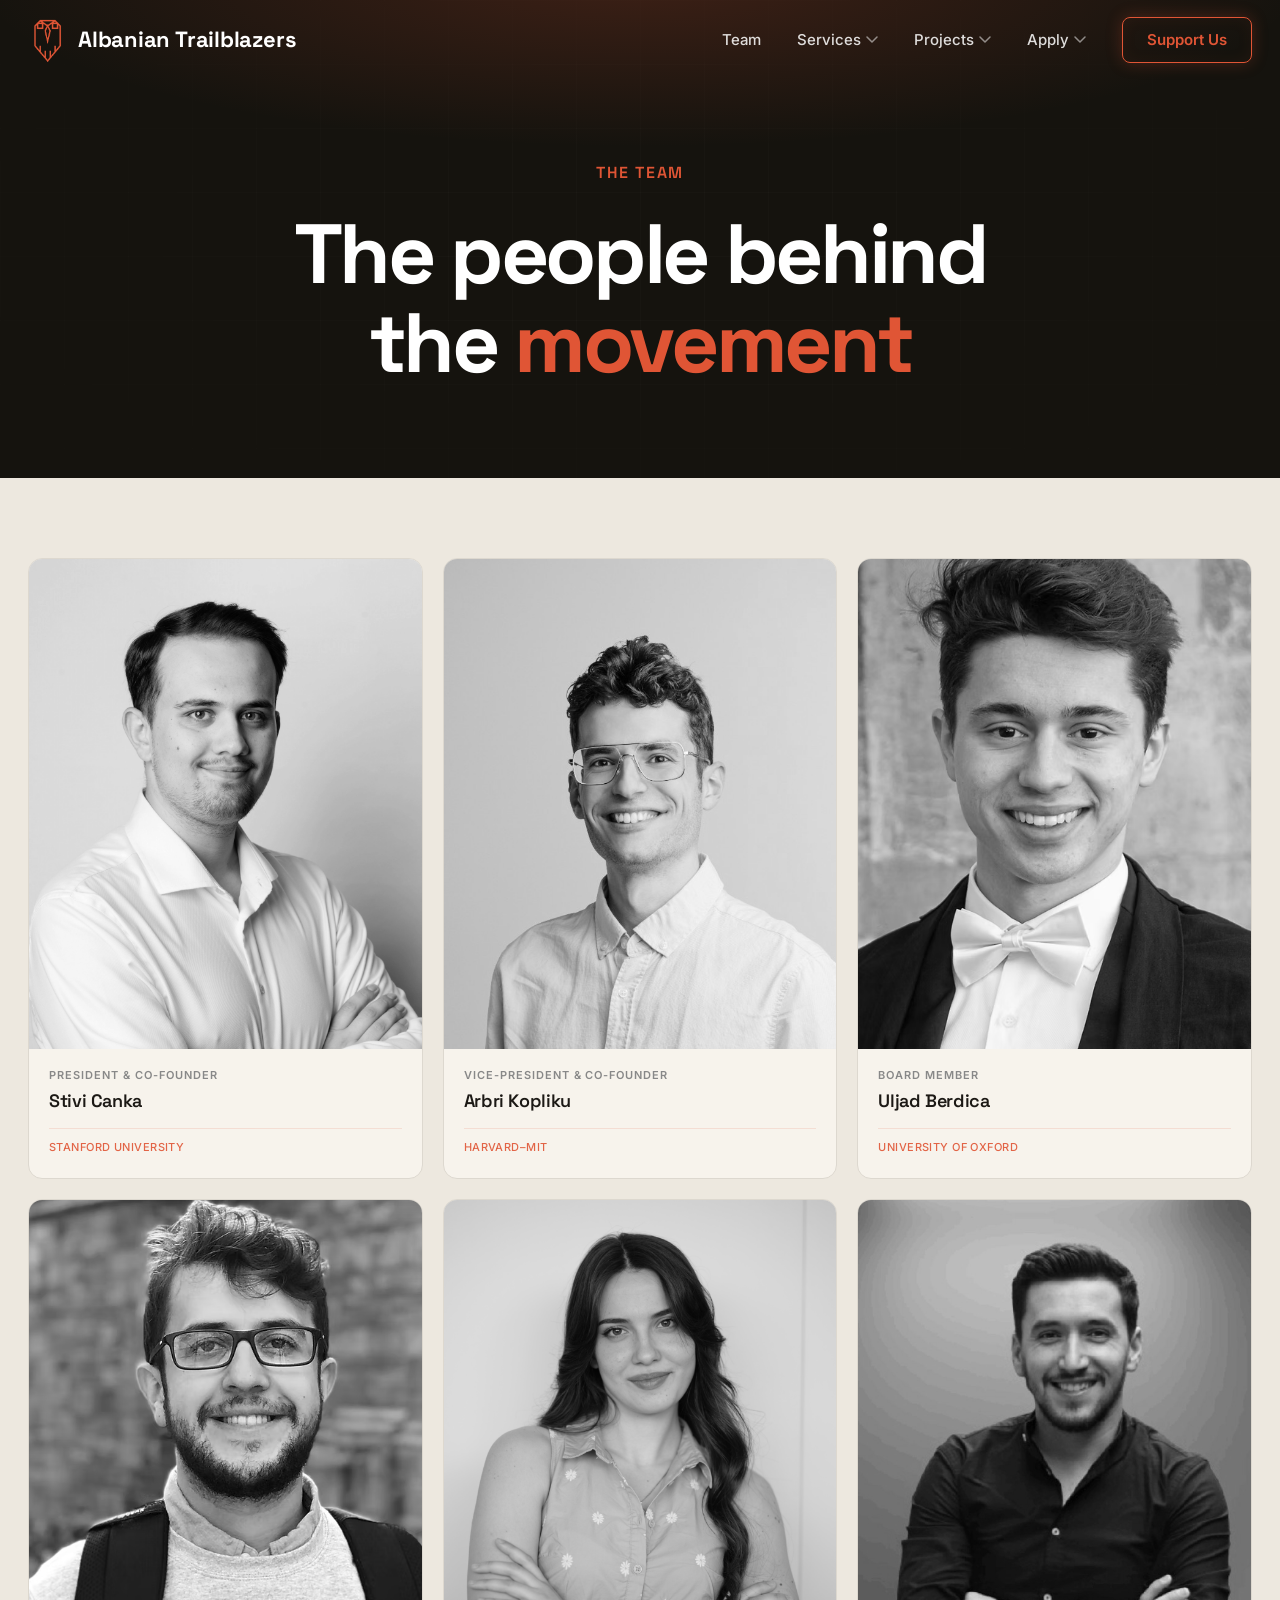
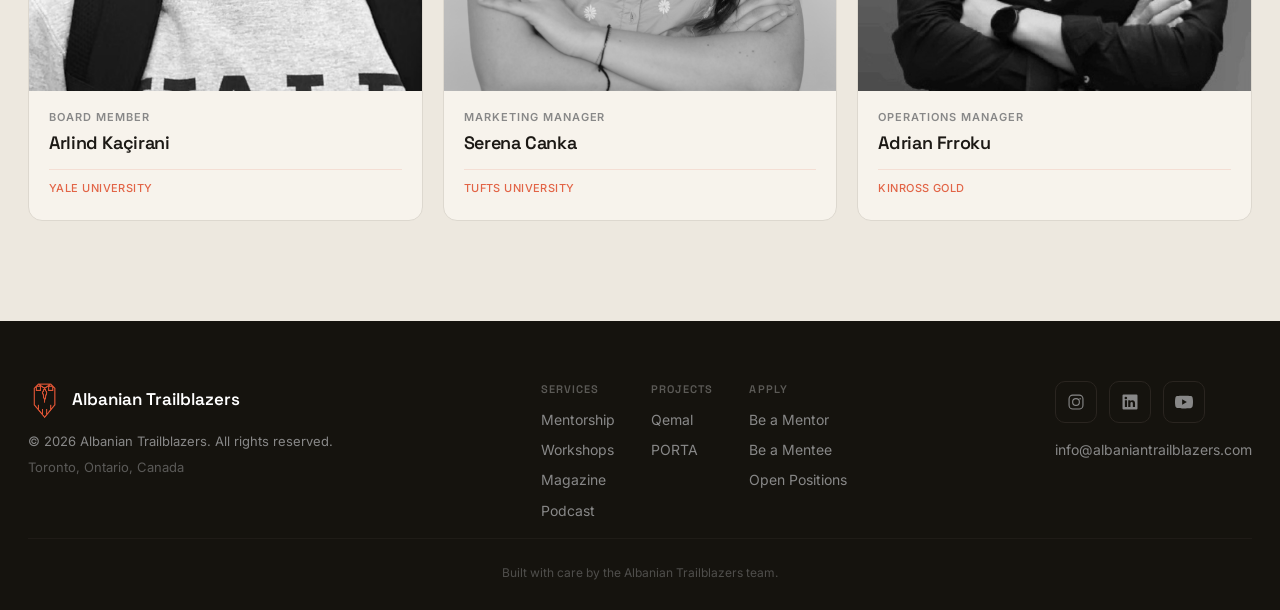
==== about.html @ 49f8d0dd "initial commit" ====
<!DOCTYPE html>
<html lang="en">
<head>
  <meta charset="UTF-8">
  <meta name="viewport" content="width=device-width, initial-scale=1.0">
  <title>Team | Albanian Trailblazers</title>
  <meta name="description" content="Meet the team behind Albanian Trailblazers — the people building mentorship, tools, and opportunities for Albanian students worldwide.">

  <meta property="og:title" content="Team | Albanian Trailblazers">
  <meta property="og:description" content="The people behind Albanian Trailblazers.">
  <meta property="og:type" content="website">

  <link rel="preconnect" href="https://fonts.googleapis.com">
  <link rel="preconnect" href="https://fonts.gstatic.com" crossorigin>
  <link href="https://fonts.googleapis.com/css2?family=Space+Grotesk:wght@400;500;600;700&family=Inter:wght@400;500;600&display=swap" rel="stylesheet">

  <link rel="stylesheet" href="css/styles.css">
  <link rel="stylesheet" href="css/about.css">
</head>
<body>

  <!-- ========= NAVIGATION ========= -->
  <nav class="nav scrolled" id="nav">
    <div class="container nav__inner">
      <a href="index.html" class="nav__brand">
        <span class="nav__logo" role="img" aria-label="Albanian Trailblazers logo"></span>
        <span class="nav__name">Albanian Trailblazers</span>
      </a>
      <ul class="nav__links">
        <li><a href="about.html" class="nav__link">Team</a></li>
        <li class="nav__item--has-dropdown">
          <button class="nav__link nav__dropdown-toggle" aria-expanded="false">Services <svg width="12" height="8" viewBox="0 0 12 8" fill="none" aria-hidden="true"><path d="M1 1l5 5 5-5" stroke="currentColor" stroke-width="1.5" stroke-linecap="round" stroke-linejoin="round"/></svg></button>
          <ul class="nav__dropdown" role="menu">
            <li><a href="mentors.html" role="menuitem">Mentorship</a></li>
            <li><a href="workshops.html" role="menuitem">Workshops</a></li>
            <li><a href="magazine.html" role="menuitem">The Albanian Trailblazers Magazine</a></li>
            <li><a href="podcast.html" role="menuitem">The Albanian Trailblazers Podcast</a></li>
          </ul>
        </li>
        <li class="nav__item--has-dropdown">
          <button class="nav__link nav__dropdown-toggle" aria-expanded="false">Projects <svg width="12" height="8" viewBox="0 0 12 8" fill="none" aria-hidden="true"><path d="M1 1l5 5 5-5" stroke="currentColor" stroke-width="1.5" stroke-linecap="round" stroke-linejoin="round"/></svg></button>
          <ul class="nav__dropdown" role="menu">
            <li><a href="qemal.html" role="menuitem">Qemal</a></li>
            <li><a href="porta.html" role="menuitem">PORTA</a></li>
          </ul>
        </li>
        <li class="nav__item--has-dropdown">
          <button class="nav__link nav__dropdown-toggle" aria-expanded="false">Apply <svg width="12" height="8" viewBox="0 0 12 8" fill="none" aria-hidden="true"><path d="M1 1l5 5 5-5" stroke="currentColor" stroke-width="1.5" stroke-linecap="round" stroke-linejoin="round"/></svg></button>
          <ul class="nav__dropdown" role="menu">
            <li><a href="apply-mentor.html" role="menuitem">Apply to be a Mentor</a></li>
            <li><a href="apply-mentee.html" role="menuitem">Apply to be a Mentee</a></li>
            <li><a href="jobs.html" role="menuitem">Open Positions</a></li>
          </ul>
        </li>
        <li><a href="support.html" class="btn btn--ghost-red nav__support">Support Us</a></li>
      </ul>
      <button class="nav__hamburger" aria-label="Toggle menu">
        <span></span>
        <span></span>
        <span></span>
      </button>
    </div>
    <div class="nav__overlay">
      <a href="about.html" class="nav__overlay-link">Team</a>
      <div class="nav__overlay-group">
        <button class="nav__overlay-toggle">Services <svg width="12" height="8" viewBox="0 0 12 8" fill="none" aria-hidden="true"><path d="M1 1l5 5 5-5" stroke="currentColor" stroke-width="1.5" stroke-linecap="round" stroke-linejoin="round"/></svg></button>
        <div class="nav__overlay-sub">
          <a href="mentors.html">Mentorship</a>
          <a href="workshops.html">Workshops</a>
          <a href="magazine.html">The Magazine</a>
          <a href="podcast.html">The Podcast</a>
        </div>
      </div>
      <div class="nav__overlay-group">
        <button class="nav__overlay-toggle">Projects <svg width="12" height="8" viewBox="0 0 12 8" fill="none" aria-hidden="true"><path d="M1 1l5 5 5-5" stroke="currentColor" stroke-width="1.5" stroke-linecap="round" stroke-linejoin="round"/></svg></button>
        <div class="nav__overlay-sub">
          <a href="qemal.html">Qemal</a>
          <a href="porta.html">PORTA</a>
        </div>
      </div>
      <div class="nav__overlay-group">
        <button class="nav__overlay-toggle">Apply <svg width="12" height="8" viewBox="0 0 12 8" fill="none" aria-hidden="true"><path d="M1 1l5 5 5-5" stroke="currentColor" stroke-width="1.5" stroke-linecap="round" stroke-linejoin="round"/></svg></button>
        <div class="nav__overlay-sub">
          <a href="apply-mentor.html">Apply to be a Mentor</a>
          <a href="apply-mentee.html">Apply to be a Mentee</a>
          <a href="jobs.html">Open Positions</a>
        </div>
      </div>
      <a href="support.html" class="nav__overlay-link">Support Us</a>
    </div>
  </nav>

  <!-- ========= HERO (dark) ========= -->
  <section class="about-hero">
    <div class="about-hero__grid" aria-hidden="true"></div>
    <div class="container">
      <div class="about-hero__inner">
        <p class="section-label">The Team</p>
        <h1 class="about-hero__title">The people behind<br>the <span>movement</span></h1>
      </div>
    </div>
  </section>

  <!-- ========= TEAM (cream) ========= -->
  <section class="about-team">
    <div class="container">

      <div class="team-grid-3">

        <a class="team-card" href="https://www.linkedin.com/in/stivi-steve-canka/" target="_blank" rel="noopener">
          <img class="team-card__photo" src="assets/images/team/stivi-canka.webp" alt="Stivi Canka">
          <div class="team-card__body">
            <span class="team-card__role">President &amp; Co-Founder</span>
            <h3 class="team-card__name">Stivi Canka</h3>
            <span class="team-card__cred">Stanford University</span>
          </div>
        </a>

        <a class="team-card" href="https://www.linkedin.com/in/arbri-kopliku/" target="_blank" rel="noopener">
          <img class="team-card__photo" src="assets/images/team/arbri-kopliku.jpeg" alt="Arbri Kopliku">
          <div class="team-card__body">
            <span class="team-card__role">Vice-President &amp; Co-Founder</span>
            <h3 class="team-card__name">Arbri Kopliku</h3>
            <span class="team-card__cred">Harvard–MIT</span>
          </div>
        </a>

        <a class="team-card" href="https://www.linkedin.com/in/uljad/" target="_blank" rel="noopener">
          <img class="team-card__photo" src="assets/images/team/uljad-berdica.avif" alt="Uljad Berdica">
          <div class="team-card__body">
            <span class="team-card__role">Board Member</span>
            <h3 class="team-card__name">Uljad Berdica</h3>
            <span class="team-card__cred">University of Oxford</span>
          </div>
        </a>

        <a class="team-card" href="https://www.linkedin.com/in/arlindkacirani/" target="_blank" rel="noopener">
          <img class="team-card__photo" src="assets/images/team/arlind-kacirani.avif" alt="Arlind Kaçirani">
          <div class="team-card__body">
            <span class="team-card__role">Board Member</span>
            <h3 class="team-card__name">Arlind Kaçirani</h3>
            <span class="team-card__cred">Yale University</span>
          </div>
        </a>

        <a class="team-card" href="https://www.linkedin.com/in/serena-canka-714077250/" target="_blank" rel="noopener">
          <img class="team-card__photo" src="assets/images/team/serena-canka.png" alt="Serena Canka">
          <div class="team-card__body">
            <span class="team-card__role">Marketing Manager</span>
            <h3 class="team-card__name">Serena Canka</h3>
            <span class="team-card__cred">Tufts University</span>
          </div>
        </a>

        <a class="team-card" href="https://www.linkedin.com/in/adrian-frroku-989691110/" target="_blank" rel="noopener">
          <img class="team-card__photo" src="assets/images/team/adrian-frroku.jpeg" alt="Adrian Frroku">
          <div class="team-card__body">
            <span class="team-card__role">Operations Manager</span>
            <h3 class="team-card__name">Adrian Frroku</h3>
            <span class="team-card__cred">Kinross Gold</span>
          </div>
        </a>

      </div>

    </div>
  </section>

  <!-- ========= FOOTER ========= -->
  <footer class="footer" id="footer">
    <div class="container footer__inner">
      <div class="footer__col">
        <div class="footer__brand">
          <span class="footer__logo" role="img" aria-label="Albanian Trailblazers logo"></span>
          <span class="footer__brand-name">Albanian Trailblazers</span>
        </div>
        <p class="footer__copyright">&copy; <span class="footer__year"></span> Albanian Trailblazers. All rights reserved.</p>
        <p class="footer__location">Toronto, Ontario, Canada</p>
      </div>
      <nav class="footer__nav">
        <div class="footer__nav-group">
          <span class="footer__nav-label">Services</span>
          <a href="mentors.html">Mentorship</a>
          <a href="workshops.html">Workshops</a>
          <a href="magazine.html">Magazine</a>
          <a href="podcast.html">Podcast</a>
        </div>
        <div class="footer__nav-group">
          <span class="footer__nav-label">Projects</span>
          <a href="qemal.html">Qemal</a>
          <a href="porta.html">PORTA</a>
        </div>
        <div class="footer__nav-group">
          <span class="footer__nav-label">Apply</span>
          <a href="apply-mentor.html">Be a Mentor</a>
          <a href="apply-mentee.html">Be a Mentee</a>
          <a href="jobs.html">Open Positions</a>
        </div>
      </nav>
      <div class="footer__social">
        <div class="footer__social-icons">
          <a href="https://www.instagram.com/albanian_trailblazers/" aria-label="Instagram" target="_blank" rel="noopener">
            <svg viewBox="0 0 24 24" xmlns="http://www.w3.org/2000/svg"><path d="M7.75 2h8.5A5.75 5.75 0 0 1 22 7.75v8.5A5.75 5.75 0 0 1 16.25 22h-8.5A5.75 5.75 0 0 1 2 16.25v-8.5A5.75 5.75 0 0 1 7.75 2Zm0 1.5A4.25 4.25 0 0 0 3.5 7.75v8.5A4.25 4.25 0 0 0 7.75 20.5h8.5A4.25 4.25 0 0 0 20.5 16.25v-8.5A4.25 4.25 0 0 0 16.25 3.5Zm4.25 3.25a5.25 5.25 0 1 1 0 10.5 5.25 5.25 0 0 1 0-10.5Zm0 1.5a3.75 3.75 0 1 0 0 7.5 3.75 3.75 0 0 0 0-7.5Zm5.5-1.5a1 1 0 1 1 0 2 1 1 0 0 1 0-2Z"/></svg>
          </a>
          <a href="https://www.linkedin.com/company/albanian-trailblazers/" aria-label="LinkedIn" target="_blank" rel="noopener">
            <svg viewBox="0 0 24 24" xmlns="http://www.w3.org/2000/svg"><path d="M20.47 2H3.53A1.45 1.45 0 0 0 2 3.38v17.24A1.45 1.45 0 0 0 3.53 22h16.94A1.45 1.45 0 0 0 22 20.62V3.38A1.45 1.45 0 0 0 20.47 2ZM8.09 18.74H5.13V9.72h2.96ZM6.6 8.48a1.72 1.72 0 1 1 0-3.43 1.72 1.72 0 0 1 0 3.43Zm12.14 10.26h-2.96v-4.83c0-1.21-.44-2.04-1.54-2.04a1.65 1.65 0 0 0-1.55 1.09 2 2 0 0 0-.1.73v5.05h-2.96V9.72h2.96v1.27a2.92 2.92 0 0 1 2.66-1.46c1.94 0 3.49 1.27 3.49 3.99Z"/></svg>
          </a>
          <a href="https://youtube.com/@albaniantrailblazers" aria-label="YouTube" target="_blank" rel="noopener">
            <svg viewBox="0 0 24 24" xmlns="http://www.w3.org/2000/svg"><path d="M23.5 6.19a3.02 3.02 0 0 0-2.12-2.14C19.54 3.5 12 3.5 12 3.5s-7.54 0-9.38.55A3.02 3.02 0 0 0 .5 6.19 31.6 31.6 0 0 0 0 12a31.6 31.6 0 0 0 .5 5.81 3.02 3.02 0 0 0 2.12 2.14c1.84.55 9.38.55 9.38.55s7.54 0 9.38-.55a3.02 3.02 0 0 0 2.12-2.14A31.6 31.6 0 0 0 24 12a31.6 31.6 0 0 0-.5-5.81ZM9.54 15.57V8.43L15.82 12Z"/></svg>
          </a>
        </div>
        <p class="footer__email"><a href="mailto:info@albaniantrailblazers.com">info@albaniantrailblazers.com</a></p>
      </div>
    </div>
    <div class="container">
      <p class="footer__bottom">Built with care by the Albanian Trailblazers team.</p>
    </div>
  </footer>

  <script src="js/main.js"></script>
</body>
</html>
---- css/styles.css ----
/* ========= RESET & BASE ========= */
*,
*::before,
*::after {
  margin: 0;
  padding: 0;
  box-sizing: border-box;
}

:root {
  --color-void: #15130E;
  --color-surface: #1C1915;
  --color-cream: #F7F3EC;
  --color-cream-dark: #EDE8DF;
  --color-red: #E05535;
  --color-red-glow: rgba(224, 85, 53, 0.35);
  --color-white: #FFFFFF;
  --color-text-dark: #1C1915;
  --color-text-muted: #888888;
  --color-border-dark: #2A2520;
  --color-border-cream: #DDD8CF;
}

html {
  scroll-behavior: smooth;
  font-size: 16px;
}

body {
  font-family: 'Inter', sans-serif;
  font-weight: 400;
  color: var(--color-text-dark);
  background: var(--color-cream);
  line-height: 1.6;
  -webkit-font-smoothing: antialiased;
  overflow-x: hidden;
}

h1, h2, h3, h4, h5, h6 {
  font-family: 'Space Grotesk', sans-serif;
  line-height: 1.15;
}

a {
  text-decoration: none;
  color: inherit;
}

ul { list-style: none; }

img {
  display: block;
  max-width: 100%;
  height: auto;
}

button {
  font-family: inherit;
  cursor: pointer;
  border: none;
  background: none;
}

/* ========= UTILITY ========= */
.container {
  width: 100%;
  max-width: 1280px;
  margin: 0 auto;
  padding: 0 28px;
}

.section-label {
  font-family: 'Space Grotesk', sans-serif;
  font-size: 1rem;
  font-weight: 600;
  text-transform: uppercase;
  letter-spacing: 0.1em;
  color: var(--color-red);
  margin-bottom: 1.25rem;
}

/* Fade-in on scroll */
.fade-in {
  opacity: 0;
  transform: translateY(30px);
  transition: opacity 0.7s cubic-bezier(0.25, 0.46, 0.45, 0.94), transform 0.7s cubic-bezier(0.25, 0.46, 0.45, 0.94);
}

.fade-in.visible {
  opacity: 1;
  transform: translateY(0);
}

/* Buttons */
.btn {
  display: inline-flex;
  align-items: center;
  justify-content: center;
  font-family: 'Inter', sans-serif;
  font-weight: 600;
  font-size: 1.0625rem;
  padding: 18px 38px;
  border-radius: 8px;
  transition: background 0.2s, color 0.2s, border-color 0.2s, transform 0.15s, box-shadow 0.2s;
}

.btn:hover {
  transform: translateY(-2px);
}

.btn--solid-red {
  background: var(--color-red);
  color: var(--color-white);
  box-shadow: 0 4px 20px var(--color-red-glow);
}

.btn--solid-red:hover {
  background: #c94a2e;
  box-shadow: 0 6px 28px var(--color-red-glow);
}

.btn--ghost-white {
  border: 1.5px solid rgba(255,255,255,0.25);
  color: var(--color-white);
}

.btn--ghost-white:hover {
  border-color: rgba(255,255,255,0.5);
  background: rgba(255,255,255,0.05);
}

.btn--ghost-red {
  border: 1.5px solid var(--color-red);
  color: var(--color-red);
}

.btn--ghost-red:hover {
  background: var(--color-red);
  color: var(--color-white);
}

/* ========= NAVIGATION ========= */
.nav {
  position: fixed;
  top: 0;
  left: 0;
  width: 100%;
  z-index: 1000;
  background: transparent;
  transition: background 0.3s, backdrop-filter 0.3s, -webkit-backdrop-filter 0.3s, box-shadow 0.3s;
}

.nav.scrolled {
  background: rgba(21, 19, 14, 0.95);
  backdrop-filter: blur(16px);
  -webkit-backdrop-filter: blur(16px);
  box-shadow: 0 1px 0 rgba(255,255,255,0.04);
}

.nav__inner {
  display: flex;
  align-items: center;
  justify-content: space-between;
  height: 80px;
}

.nav__brand {
  display: flex;
  align-items: center;
  gap: 12px;
}

.nav__logo {
  display: inline-block;
  width: 38px;
  height: 46px;
  background: var(--color-red);
  -webkit-mask: url('../assets/images/logo-black.png') center/contain no-repeat;
  mask: url('../assets/images/logo-black.png') center/contain no-repeat;
}

.nav__name {
  font-family: 'Space Grotesk', sans-serif;
  font-weight: 700;
  font-size: 1.375rem;
  color: var(--color-white);
  letter-spacing: -0.01em;
}

.nav__links {
  display: none;
  align-items: center;
  gap: 36px;
}

.nav__link {
  font-size: 0.9375rem;
  font-weight: 500;
  color: rgba(255,255,255,0.85);
  transition: color 0.2s, text-shadow 0.2s;
  position: relative;
}

.nav__link::after {
  content: '';
  position: absolute;
  bottom: -4px;
  left: 0;
  width: 0;
  height: 2px;
  background: var(--color-red);
  transition: width 0.25s ease;
}

.nav__link:hover {
  color: var(--color-white);
  text-shadow: 0 0 12px rgba(255,255,255,0.4);
}

.nav__link:hover::after {
  width: 100%;
}

.nav__support {
  font-size: 0.9375rem;
  padding: 10px 24px;
  box-shadow: 0 0 16px rgba(224,85,53,0.25), inset 0 0 16px rgba(224,85,53,0.06);
}

.nav__support:hover {
  box-shadow: 0 0 24px rgba(224,85,53,0.4), inset 0 0 20px rgba(224,85,53,0.1);
}

/* Hamburger */
.nav__hamburger {
  display: flex;
  flex-direction: column;
  justify-content: center;
  gap: 6px;
  width: 32px;
  height: 32px;
  cursor: pointer;
  z-index: 1001;
}

.nav__hamburger span {
  display: block;
  height: 2px;
  width: 100%;
  background: var(--color-white);
  border-radius: 2px;
  transition: transform 0.3s, opacity 0.3s;
}

.nav__hamburger.active span:nth-child(1) {
  transform: rotate(45deg) translate(5.5px, 5.5px);
}

.nav__hamburger.active span:nth-child(2) {
  opacity: 0;
}

.nav__hamburger.active span:nth-child(3) {
  transform: rotate(-45deg) translate(5.5px, -5.5px);
}

/* Mobile overlay */
.nav__overlay {
  position: fixed;
  inset: 0;
  background: var(--color-void);
  display: flex;
  flex-direction: column;
  align-items: center;
  justify-content: center;
  gap: 40px;
  z-index: 999;
  opacity: 0;
  pointer-events: none;
  transition: opacity 0.3s;
}

.nav__overlay.open {
  opacity: 1;
  pointer-events: all;
}

.nav__overlay a {
  font-family: 'Space Grotesk', sans-serif;
  font-size: 2rem;
  font-weight: 500;
  color: var(--color-white);
  transition: color 0.2s;
}

.nav__overlay a:hover {
  color: var(--color-red);
}

/* ========= DROPDOWN NAV ========= */
.nav__item--has-dropdown {
  position: relative;
}

.nav__dropdown-toggle {
  display: inline-flex;
  align-items: center;
  gap: 5px;
  font-size: 0.9375rem;
  font-weight: 500;
  color: rgba(255,255,255,0.85);
  background: none;
  border: none;
  cursor: pointer;
  padding: 0;
  font-family: 'Inter', sans-serif;
  transition: color 0.2s, text-shadow 0.2s;
  position: relative;
}

.nav__dropdown-toggle::after {
  content: '';
  position: absolute;
  bottom: -4px;
  left: 0;
  width: 0;
  height: 2px;
  background: var(--color-red);
  transition: width 0.25s ease;
}

.nav__dropdown-toggle:hover,
.nav__item--has-dropdown.open .nav__dropdown-toggle {
  color: var(--color-white);
  text-shadow: 0 0 12px rgba(255,255,255,0.4);
}

.nav__dropdown-toggle:hover::after,
.nav__item--has-dropdown.open .nav__dropdown-toggle::after {
  width: 100%;
}

.nav__dropdown-toggle svg {
  transition: transform 0.2s;
  opacity: 0.6;
  flex-shrink: 0;
}

.nav__item--has-dropdown.open .nav__dropdown-toggle svg {
  transform: rotate(180deg);
  opacity: 1;
}

.nav__dropdown {
  position: absolute;
  top: calc(100% + 16px);
  left: 0;
  min-width: 256px;
  background: #0c0a07;
  border: 1px solid rgba(255,255,255,0.07);
  border-top: 2px solid var(--color-red);
  border-radius: 0 12px 12px 12px;
  padding: 8px;
  list-style: none;
  opacity: 0;
  pointer-events: none;
  transform: translateY(-8px);
  transition: opacity 0.2s ease, transform 0.22s cubic-bezier(0.25, 0.46, 0.45, 0.94);
  z-index: 200;
  box-shadow: 0 20px 60px rgba(0,0,0,0.7), inset 0 1px 0 rgba(255,255,255,0.05);
}

.nav__item--has-dropdown.open .nav__dropdown {
  opacity: 1;
  pointer-events: all;
  transform: translateY(0);
}

.nav__dropdown li a {
  display: block;
  padding: 10px 14px;
  border-radius: 7px;
  font-size: 0.875rem;
  font-weight: 500;
  color: rgba(255,255,255,0.5);
  letter-spacing: 0.01em;
  border-left: 2px solid transparent;
  transition: background 0.15s, color 0.15s, border-color 0.15s;
  white-space: nowrap;
}

.nav__dropdown li a:hover {
  background: rgba(224,85,53,0.08);
  color: var(--color-white);
  border-left-color: var(--color-red);
}

/* Mobile overlay accordion */
.nav__overlay-link {
  font-family: 'Space Grotesk', sans-serif;
  font-size: 2rem;
  font-weight: 500;
  color: var(--color-white);
  transition: color 0.2s;
}

.nav__overlay-link:hover {
  color: var(--color-red);
}

.nav__overlay-group {
  display: flex;
  flex-direction: column;
  align-items: center;
}

.nav__overlay-toggle {
  font-family: 'Space Grotesk', sans-serif;
  font-size: 2rem;
  font-weight: 500;
  color: var(--color-white);
  background: none;
  border: none;
  cursor: pointer;
  transition: color 0.2s;
  display: inline-flex;
  align-items: center;
  gap: 10px;
}

.nav__overlay-toggle svg {
  transition: transform 0.2s;
  opacity: 0.5;
}

.nav__overlay-toggle:hover,
.nav__overlay-group.open .nav__overlay-toggle {
  color: var(--color-red);
}

.nav__overlay-group.open .nav__overlay-toggle svg {
  transform: rotate(180deg);
  opacity: 1;
}

.nav__overlay-sub {
  display: flex;
  flex-direction: column;
  align-items: center;
  gap: 8px;
  max-height: 0;
  overflow: hidden;
  opacity: 0;
  transition: max-height 0.35s ease, opacity 0.3s ease, padding 0.3s ease;
}

.nav__overlay-group.open .nav__overlay-sub {
  max-height: 400px;
  opacity: 1;
  padding: 12px 0;
}

.nav__overlay-sub a {
  font-family: 'Inter', sans-serif;
  font-size: 1.125rem;
  font-weight: 400;
  color: rgba(255,255,255,0.55);
  transition: color 0.2s;
}

.nav__overlay-sub a:hover {
  color: var(--color-white);
}

/* ========= HERO ANIMATIONS ========= */
@keyframes heroFadeUp {
  from { opacity: 0; transform: translateY(36px); }
  to { opacity: 1; transform: translateY(0); }
}

@keyframes heroImageFadeIn {
  from { opacity: 0; transform: scale(1.08); }
  to { opacity: 1; transform: scale(1); }
}

/* ========= HERO ========= */
.hero {
  position: relative;
  background: var(--color-void);
  overflow: hidden;
  padding: 100px 0 0;
  min-height: 100vh;
  display: flex;
  align-items: center;
}

.hero__inner {
  display: flex;
  flex-direction: column;
  gap: 40px;
  padding-bottom: 100px;
}

.hero__content {
  position: relative;
  z-index: 2;
  max-width: 680px;
}

.hero__title {
  font-size: clamp(2.75rem, 7vw, 5.25rem);
  font-weight: 600;
  color: var(--color-white);
  margin-bottom: 56px;
  max-width: 750px;
  letter-spacing: -0.025em;
  line-height: 1.08;
  opacity: 0;
  animation: heroFadeUp 0.8s ease forwards;
  animation-delay: 0.25s;
}

.hero__title span {
  color: var(--color-red);
}

.hero__ctas {
  display: flex;
  gap: 16px;
  flex-wrap: wrap;
  opacity: 0;
  animation: heroFadeUp 0.7s ease forwards;
  animation-delay: 0.5s;
}

/* ========= STATS SECTION ========= */
.stats {
  background: var(--color-void);
  padding: 72px 0;
  position: relative;
  overflow: hidden;
}

.stats::before {
  content: '';
  position: absolute;
  inset: 0;
  background: radial-gradient(ellipse at center, rgba(224,85,53,0.04) 0%, transparent 70%);
  pointer-events: none;
}

.stats__inner {
  display: flex;
  align-items: center;
  justify-content: center;
  gap: 0;
  position: relative;
  z-index: 1;
}

.stats__divider {
  width: 1px;
  height: 64px;
  background: linear-gradient(to bottom, transparent, var(--color-border-dark), transparent);
  flex-shrink: 0;
}

.stats__item {
  flex: 1;
  text-align: center;
  padding: 0 20px;
}

.stats__number {
  font-family: 'Space Grotesk', sans-serif;
  font-size: clamp(3rem, 6vw, 4.5rem);
  font-weight: 600;
  color: var(--color-red);
  line-height: 1;
  text-shadow: 0 0 12px rgba(224,85,53,0.15);
}

.stats__label {
  font-family: 'Inter', sans-serif;
  font-size: 0.9375rem;
  color: rgba(255,255,255,0.45);
  margin-top: 8px;
  font-weight: 500;
  text-transform: uppercase;
  letter-spacing: 0.1em;
}

/* Hero full-bleed background image */
.hero__bg {
  position: absolute;
  inset: 0;
  z-index: 0;
  overflow: hidden;
}

.hero__bg img {
  width: 100%;
  height: 120%;
  object-fit: cover;
  object-position: center 30%;
  will-change: transform;
  opacity: 0;
  animation: heroImageFadeIn 1.6s cubic-bezier(0.25, 0.46, 0.45, 0.94) forwards;
  animation-delay: 0.1s;
}

.hero__bg::after {
  content: '';
  position: absolute;
  inset: 0;
  background:
    linear-gradient(to right, rgba(21,19,14,0.92) 0%, rgba(21,19,14,0.75) 50%, rgba(21,19,14,0.45) 100%),
    linear-gradient(to top, rgba(21,19,14,0.95) 0%, transparent 40%);
  z-index: 1;
}

/* ========= NETWORK ========= */
.network {
  background: var(--color-surface);
  padding: 72px 0;
  border-top: 1px solid var(--color-border-dark);
  border-bottom: 1px solid var(--color-border-dark);
  text-align: center;
}

.network .section-label {
  margin-bottom: 36px;
}

.network__cluster {
  display: flex;
  flex-wrap: wrap;
  align-items: center;
  justify-content: center;
  gap: 10px 48px;
  max-width: 1100px;
  margin: 0 auto;
}

.network__name {
  font-family: 'Space Grotesk', sans-serif;
  font-size: clamp(1.375rem, 3vw, 2.125rem);
  font-weight: 600;
  letter-spacing: -0.02em;
  user-select: none;
  cursor: default;
  opacity: 0;
}

/* Keyframes set via JS once section enters viewport */
@keyframes name-entrance {
  0%   { opacity: 0; color: var(--color-red); text-shadow: 0 0 28px rgba(224,85,53,0.7); }
  4%   { opacity: 1; color: var(--color-red); text-shadow: 0 0 28px rgba(224,85,53,0.7); }
  14%  { color: var(--color-red); text-shadow: 0 0 28px rgba(224,85,53,0.7); }
  40%  { color: rgba(255,255,255,0.5); text-shadow: none; }
  100% { opacity: 1; color: rgba(255,255,255,0.5); text-shadow: none; }
}


/* ========= MISSION ========= */
.mission {
  position: relative;
  background: var(--color-cream);
  padding: 100px 0;
}

.mission__inner {
  display: flex;
  flex-direction: column;
  gap: 40px;
}

.mission__text h2 {
  font-size: clamp(1.75rem, 3.5vw, 2.75rem);
  font-weight: 600;
  color: var(--color-text-dark);
  margin-bottom: 20px;
  letter-spacing: -0.02em;
}

.mission__text p {
  font-size: 1.0625rem;
  color: var(--color-text-dark);
  line-height: 1.75;
  max-width: 540px;
}

.mission__video {
  border-radius: 12px;
  overflow: hidden;
  position: relative;
  padding-bottom: 56.25%; /* 16:9 */
  height: 0;
}

.mission__video iframe {
  position: absolute;
  top: 0;
  left: 0;
  width: 100%;
  height: 100%;
  border-radius: 12px;
}

/* ========= HOW IT WORKS ========= */
.how-it-works {
  position: relative;
  background: var(--color-cream-dark);
  padding: 80px 0;
}

.how-it-works__steps {
  display: flex;
  flex-direction: column;
  gap: 40px;
  margin-top: 40px;
}

.step {
  display: flex;
  flex-direction: column;
  gap: 10px;
  padding: 28px;
  border-radius: 12px;
  border: 1px solid var(--color-border-cream);
  background: var(--color-cream);
  transition: transform 0.2s, box-shadow 0.2s;
}

.step:hover {
  transform: translateY(-3px);
  box-shadow: 0 8px 24px rgba(0,0,0,0.05);
}

.step__number {
  font-family: 'Space Grotesk', sans-serif;
  font-size: 2.5rem;
  font-weight: 600;
  color: var(--color-red);
  line-height: 1;
}

.step__title {
  font-family: 'Space Grotesk', sans-serif;
  font-size: 1.3125rem;
  font-weight: 600;
  color: var(--color-text-dark);
}

.step__desc {
  font-size: 0.9375rem;
  color: var(--color-text-muted);
  line-height: 1.65;
}

/* ========= OFFERINGS ========= */
.offerings {
  position: relative;
  background: var(--color-cream-dark);
  padding: 80px 0;
}

/* Photo cards — live services */
.offerings__grid {
  display: grid;
  grid-template-columns: 1fr;
  gap: 16px;
  margin-top: 40px;
}

.offerings__card {
  position: relative;
  display: block;
  border-radius: 14px;
  overflow: hidden;
  height: 260px;
  cursor: pointer;
  text-decoration: none;
}

.offerings__card img {
  width: 100%;
  height: 100%;
  object-fit: cover;
  transition: transform 0.6s cubic-bezier(0.25, 0.46, 0.45, 0.94);
}

.offerings__card:hover img {
  transform: scale(1.06);
}

.offerings__card-overlay {
  position: absolute;
  inset: 0;
  background: linear-gradient(to top, rgba(21,19,14,0.92) 0%, rgba(21,19,14,0.55) 45%, rgba(21,19,14,0.1) 100%);
  display: flex;
  flex-direction: column;
  justify-content: flex-end;
  padding: 28px;
  transition: background 0.3s;
}

.offerings__card:hover .offerings__card-overlay {
  background: linear-gradient(to top, rgba(21,19,14,0.95) 0%, rgba(21,19,14,0.6) 50%, rgba(21,19,14,0.15) 100%);
}

.offerings__card-title {
  font-family: 'Space Grotesk', sans-serif;
  font-size: 1.375rem;
  font-weight: 600;
  color: var(--color-white);
  margin-bottom: 5px;
  letter-spacing: -0.02em;
}

.offerings__card-desc {
  font-size: 0.875rem;
  color: rgba(255,255,255,0.55);
  line-height: 1.5;
}

@media (min-width: 640px) {
  .offerings__grid {
    grid-template-columns: repeat(2, 1fr);
  }
  .offerings__card {
    height: 280px;
  }
}

@media (min-width: 1200px) {
  .offerings__card {
    height: 300px;
  }
}

/* Project list rows — in development */
.offerings-projects {
  margin-top: 28px;
  border-top: 1px solid var(--color-border-cream);
  padding-top: 20px;
  display: grid;
  grid-template-columns: 1fr;
  gap: 0;
}

@media (min-width: 768px) {
  .offerings-projects {
    grid-template-columns: repeat(2, 1fr);
  }
}

.offerings-row {
  display: flex;
  align-items: center;
  justify-content: space-between;
  gap: 16px;
  padding: 16px 0;
  border-bottom: 1px solid var(--color-border-cream);
  text-decoration: none;
  color: inherit;
}

.offerings-row:last-child {
  border-bottom: none;
}

@media (min-width: 768px) {
  .offerings-row:nth-child(odd) {
    padding-right: 32px;
    border-right: 1px solid var(--color-border-cream);
  }
  .offerings-row:nth-child(even) {
    padding-left: 32px;
    border-bottom: none;
  }
}

.offerings-row__main {
  min-width: 0;
}

.offerings-row__name {
  font-family: 'Space Grotesk', sans-serif;
  font-size: 1rem;
  font-weight: 600;
  color: var(--color-text-dark);
  letter-spacing: -0.015em;
  margin-bottom: 2px;
  transition: color 0.18s;
}

.offerings-row:hover .offerings-row__name {
  color: var(--color-red);
}

.offerings-row__desc {
  font-size: 0.8125rem;
  color: var(--color-text-muted);
  line-height: 1.5;
}

.offerings-row__aside {
  display: flex;
  align-items: center;
  gap: 10px;
  flex-shrink: 0;
}

.offerings-badge--dev {
  font-size: 0.5625rem;
  font-weight: 700;
  text-transform: uppercase;
  letter-spacing: 0.1em;
  padding: 3px 8px;
  border-radius: 100px;
  white-space: nowrap;
  background: rgba(224,85,53,0.07);
  border: 1px solid rgba(224,85,53,0.18);
  color: var(--color-red);
}

.offerings-row__arrow {
  color: var(--color-text-muted);
  transition: transform 0.2s, color 0.2s;
  flex-shrink: 0;
}

.offerings-row:hover .offerings-row__arrow {
  transform: translateX(4px);
  color: var(--color-red);
}

/* ========= GALLERY ========= */
.gallery {
  position: relative;
  background: var(--color-cream);
  padding: 80px 0;
  overflow: hidden;
}

.gallery__track {
  display: flex;
  gap: 20px;
  margin-top: 40px;
  overflow-x: auto;
  scroll-snap-type: x mandatory;
  -webkit-overflow-scrolling: touch;
  padding: 0 28px 16px;
  scrollbar-width: none;
  cursor: grab;
}

.gallery__track::-webkit-scrollbar {
  display: none;
}

.gallery__track:active {
  cursor: grabbing;
}

.gallery__item {
  flex: 0 0 280px;
  height: 360px;
  border-radius: 12px;
  overflow: hidden;
  position: relative;
  scroll-snap-align: start;
}

.gallery__item img {
  width: 100%;
  height: 100%;
  object-fit: cover;
  display: block;
  transition: transform 0.5s cubic-bezier(0.25, 0.46, 0.45, 0.94);
}

.gallery__item:hover img {
  transform: scale(1.06);
}

.gallery__item::after {
  content: '';
  position: absolute;
  inset: 0;
  border-radius: 12px;
  background: linear-gradient(to top, rgba(21,19,14,0.35), transparent 50%);
  opacity: 0;
  transition: opacity 0.3s;
  pointer-events: none;
}

.gallery__item:hover::after {
  opacity: 1;
}

@media (min-width: 768px) {
  .gallery__item {
    flex: 0 0 340px;
    height: 420px;
  }
}

@media (min-width: 1200px) {
  .gallery__item {
    flex: 0 0 400px;
    height: 480px;
  }
}

/* ========= TESTIMONIAL ========= */
.testimonial {
  position: relative;
  background: var(--color-surface);
  padding: 80px 0;
}

.testimonial__inner {
  text-align: center;
  max-width: 780px;
  margin: 0 auto;
}

.testimonial__quote-mark {
  font-family: 'Space Grotesk', sans-serif;
  font-size: 6rem;
  color: var(--color-red);
  line-height: 0.6;
  margin-bottom: 8px;
  text-shadow: 0 0 40px var(--color-red-glow);
}

.testimonial__text {
  font-size: clamp(1.1875rem, 2.5vw, 1.5rem);
  color: var(--color-white);
  line-height: 1.75;
  font-style: italic;
  margin-bottom: 32px;
}

.testimonial__author {
  font-family: 'Space Grotesk', sans-serif;
  font-size: 1.0625rem;
  font-weight: 600;
  color: var(--color-red);
}

.testimonial__role {
  font-size: 0.875rem;
  color: var(--color-text-muted);
  margin-top: 4px;
}

.testimonial__school {
  font-family: 'Space Grotesk', sans-serif;
  font-size: 0.9375rem;
  font-weight: 600;
  color: var(--color-white);
  margin-top: 6px;
  letter-spacing: 0.02em;
}

.testimonial__slides {
  position: relative;
  min-height: 280px;
  display: flex;
  align-items: center;
  justify-content: center;
}

.testimonial__slide {
  position: absolute;
  width: 100%;
  opacity: 0;
  transform: translateY(12px);
  transition: opacity 0.5s ease, transform 0.5s ease;
  pointer-events: none;
}

.testimonial__slide.active {
  position: relative;
  opacity: 1;
  transform: translateY(0);
  pointer-events: all;
}

.testimonial__dots {
  display: flex;
  justify-content: center;
  gap: 10px;
  margin-top: 32px;
}

.testimonial__dot {
  width: 10px;
  height: 10px;
  border-radius: 50%;
  border: 1.5px solid var(--color-text-muted);
  background: transparent;
  cursor: pointer;
  transition: background 0.2s, border-color 0.2s;
  padding: 0;
}

.testimonial__dot.active {
  background: var(--color-red);
  border-color: var(--color-red);
}

/* ========= PODCAST ========= */
.podcast {
  position: relative;
  background: var(--color-cream);
  padding: 80px 0;
}

.podcast__inner {
  display: flex;
  flex-direction: column;
  gap: 40px;
}

.podcast__content h2 {
  font-size: clamp(1.75rem, 3vw, 2.25rem);
  font-weight: 600;
  color: var(--color-text-dark);
  margin-bottom: 16px;
  letter-spacing: -0.02em;
}

.podcast__content p {
  font-size: 1.0625rem;
  color: var(--color-text-muted);
  line-height: 1.7;
  margin-bottom: 28px;
  max-width: 480px;
}

.podcast__buttons {
  display: flex;
  gap: 12px;
  flex-wrap: wrap;
}

.podcast__image {
  border-radius: 12px;
  overflow: hidden;
}

.podcast__image img {
  width: 100%;
  height: 320px;
  object-fit: cover;
}

/* ========= UPDATES ========= */
.updates {
  position: relative;
  background: var(--color-cream-dark);
  padding: 80px 0;
}

.updates__grid {
  display: grid;
  grid-template-columns: 1fr;
  gap: 24px;
  margin-top: 40px;
}

.update-card {
  background: var(--color-cream);
  border-radius: 12px;
  overflow: hidden;
  border: 1px solid var(--color-border-cream);
  transition: transform 0.25s, box-shadow 0.25s;
}

.update-card:hover {
  transform: translateY(-4px);
  box-shadow: 0 12px 32px rgba(0,0,0,0.07);
}

.update-card__thumb {
  width: 100%;
  height: 180px;
  background: var(--color-cream-dark);
  object-fit: cover;
}

.update-card__body {
  padding: 22px;
}

.update-card__date {
  font-size: 0.8125rem;
  color: var(--color-text-muted);
  margin-bottom: 8px;
}

.update-card__title {
  font-family: 'Space Grotesk', sans-serif;
  font-size: 1.0625rem;
  font-weight: 600;
  color: var(--color-text-dark);
  margin-bottom: 14px;
  line-height: 1.4;
}

.update-card__link {
  font-size: 0.875rem;
  font-weight: 500;
  color: var(--color-red);
  transition: opacity 0.2s;
}

.update-card__link:hover {
  opacity: 0.75;
}

.updates__cta {
  text-align: center;
  margin-top: 40px;
}

.updates__cta a {
  font-weight: 500;
  color: var(--color-red);
  font-size: 0.9375rem;
  transition: opacity 0.2s;
}

.updates__cta a:hover {
  opacity: 0.75;
}

/* ========= FOOTER ========= */
.footer {
  background: var(--color-void);
  padding: 60px 0 28px;
  color: var(--color-text-muted);
}

.footer__inner {
  display: flex;
  flex-direction: column;
  gap: 40px;
}

.footer__brand {
  display: flex;
  align-items: center;
  gap: 12px;
  margin-bottom: 12px;
}

.footer__logo {
  display: inline-block;
  width: 32px;
  height: 38px;
  background: var(--color-red);
  -webkit-mask: url('../assets/images/logo-black.png') center/contain no-repeat;
  mask: url('../assets/images/logo-black.png') center/contain no-repeat;
}

.footer__brand-name {
  font-family: 'Space Grotesk', sans-serif;
  font-weight: 600;
  font-size: 1.0625rem;
  color: var(--color-white);
}

.footer__copyright {
  font-size: 0.8125rem;
}

.footer__location {
  font-size: 0.8125rem;
  color: var(--color-text-muted);
  margin-top: 5px;
  opacity: 0.6;
}

.footer__nav {
  display: flex;
  flex-wrap: wrap;
  gap: 28px;
}

.footer__nav-group {
  display: flex;
  flex-direction: column;
  gap: 8px;
}

.footer__nav-label {
  font-family: 'Space Grotesk', sans-serif;
  font-size: 0.6875rem;
  font-weight: 600;
  text-transform: uppercase;
  letter-spacing: 0.1em;
  color: rgba(255,255,255,0.3);
  margin-bottom: 2px;
}

.footer__nav a {
  font-size: 0.875rem;
  color: var(--color-text-muted);
  transition: color 0.2s;
}

.footer__nav a:hover {
  color: var(--color-white);
}

.footer__social {
  display: flex;
  flex-direction: column;
  gap: 16px;
}

.footer__social-icons {
  display: flex;
  gap: 12px;
}

.footer__social-icons a {
  display: flex;
  align-items: center;
  justify-content: center;
  width: 42px;
  height: 42px;
  border-radius: 10px;
  border: 1px solid var(--color-border-dark);
  transition: border-color 0.2s, background 0.2s;
}

.footer__social-icons a:hover {
  border-color: var(--color-red);
  background: rgba(224,85,53,0.08);
}

.footer__social-icons svg {
  width: 18px;
  height: 18px;
  fill: var(--color-text-muted);
  transition: fill 0.2s;
}

.footer__social-icons a:hover svg {
  fill: var(--color-red);
}

.footer__email {
  font-size: 0.875rem;
}

.footer__email a {
  color: var(--color-text-muted);
  transition: color 0.2s;
}

.footer__email a:hover {
  color: var(--color-white);
}

.footer__bottom {
  border-top: 1px solid var(--color-border-dark);
  padding-top: 24px;
  margin-top: 16px;
  text-align: center;
  font-size: 0.75rem;
  color: var(--color-text-muted);
  opacity: 0.5;
}

/* ========= RESPONSIVE: TABLET (768px) ========= */
@media (min-width: 768px) {
  .how-it-works__steps {
    flex-direction: row;
  }

  .step {
    flex: 1;
  }

  .updates__grid {
    grid-template-columns: repeat(2, 1fr);
  }

  .footer__inner {
    flex-direction: row;
    justify-content: space-between;
  }

  .footer__nav {
    gap: 36px;
    align-items: flex-start;
  }
}

/* ========= RESPONSIVE: DESKTOP (1200px) ========= */
@media (min-width: 1200px) {
  .nav__links {
    display: flex;
  }

  .nav__hamburger {
    display: none;
  }

  /* Hero full-bleed */
  .hero {
    padding: 0;
  }

  .hero__inner {
    min-height: 100vh;
    padding: 120px 0 80px;
    justify-content: center;
  }

  .hero__content {
    max-width: 780px;
  }

  /* Mission side-by-side */
  .mission__inner {
    flex-direction: row;
    align-items: center;
    gap: 64px;
  }

  .mission__text {
    flex: 1;
  }

  .mission__video {
    flex: 1;
    padding-bottom: 0;
    height: 360px;
  }

  .mission__video iframe {
    position: static;
    height: 100%;
  }

  /* Steps */
  .how-it-works__steps {
    gap: 28px;
  }

  /* Podcast side-by-side */
  .podcast__inner {
    flex-direction: row;
    align-items: center;
    gap: 64px;
  }

  .podcast__content {
    flex: 1;
  }

  .podcast__image {
    flex: 1;
  }

  /* Updates 3 columns */
  .updates__grid {
    grid-template-columns: repeat(3, 1fr);
  }
}
---- css/about.css ----
/* ========= ABOUT PAGE ========= */

/* ========= HERO (dark) ========= */
.about-hero {
  position: relative;
  background: var(--color-void);
  padding: 160px 0 90px;
  text-align: center;
  overflow: hidden;
}

.about-hero::before {
  content: '';
  position: absolute;
  inset: 0;
  background: radial-gradient(ellipse 80% 55% at 50% -5%, rgba(224,85,53,0.20) 0%, transparent 65%);
  pointer-events: none;
}

.about-hero__grid {
  position: absolute;
  inset: 0;
  background-image:
    linear-gradient(rgba(255,255,255,0.017) 1px, transparent 1px),
    linear-gradient(90deg, rgba(255,255,255,0.017) 1px, transparent 1px);
  background-size: 64px 64px;
  pointer-events: none;
  -webkit-mask-image: radial-gradient(ellipse 75% 75% at 50% 50%, black 20%, transparent 100%);
  mask-image: radial-gradient(ellipse 75% 75% at 50% 50%, black 20%, transparent 100%);
}

.about-hero__inner {
  position: relative;
  z-index: 2;
  max-width: 760px;
  margin: 0 auto;
}

.about-hero .section-label {
  margin-bottom: 24px;
}

.about-hero__title {
  font-size: clamp(2.75rem, 7vw, 5.25rem);
  font-weight: 700;
  color: var(--color-white);
  letter-spacing: -0.04em;
  line-height: 1.06;
}

.about-hero__title span {
  color: var(--color-red);
}

/* ========= WHAT WE DO (cream) ========= */
.about-story {
  background: var(--color-cream);
  padding: 100px 0 80px;
}

.about-story .section-label {
  margin-bottom: 20px;
}

.about-story__intro h2 {
  font-size: clamp(1.75rem, 3.5vw, 2.5rem);
  font-weight: 600;
  color: var(--color-text-dark);
  letter-spacing: -0.025em;
  line-height: 1.2;
  margin-bottom: 20px;
  max-width: 640px;
}

.about-story__intro p {
  font-size: 1.0625rem;
  color: var(--color-text-dark);
  line-height: 1.8;
  opacity: 0.65;
  max-width: 640px;
  margin-bottom: 56px;
}

/* 2×2 program grid */
.about-programs {
  display: grid;
  grid-template-columns: 1fr;
  gap: 16px;
  margin-bottom: 56px;
}

@media (min-width: 640px) {
  .about-programs {
    grid-template-columns: repeat(2, 1fr);
  }
}

.about-program {
  padding: 24px 26px;
  border: 1px solid var(--color-border-cream);
  border-left: 3px solid var(--color-red);
  border-radius: 0 10px 10px 0;
  background: var(--color-cream);
  transition: box-shadow 0.2s;
}

.about-program:hover {
  box-shadow: 0 6px 24px rgba(0,0,0,0.05);
}

.about-program h3 {
  font-family: 'Space Grotesk', sans-serif;
  font-size: 1.0625rem;
  font-weight: 600;
  color: var(--color-text-dark);
  letter-spacing: -0.01em;
  margin-bottom: 8px;
}

.about-program p {
  font-size: 0.9rem;
  color: var(--color-text-muted);
  line-height: 1.65;
}

/* Fact strip */
.about-facts {
  display: flex;
  flex-wrap: wrap;
  border: 1px solid var(--color-border-cream);
  border-radius: 12px;
  overflow: hidden;
}

.about-fact {
  flex: 1;
  min-width: 160px;
  padding: 20px 26px;
  border-right: 1px solid var(--color-border-cream);
}

.about-fact:last-child {
  border-right: none;
}

.about-fact__label {
  font-size: 0.6875rem;
  font-weight: 600;
  text-transform: uppercase;
  letter-spacing: 0.1em;
  color: var(--color-text-muted);
  margin-bottom: 5px;
}

.about-fact__value {
  font-family: 'Space Grotesk', sans-serif;
  font-size: 1rem;
  font-weight: 600;
  color: var(--color-text-dark);
  line-height: 1.3;
}

/* ========= TEAM (cream-dark) ========= */
.about-team {
  background: var(--color-cream-dark);
  padding: 80px 0 100px;
}

.about-team__intro {
  margin-bottom: 48px;
}

.about-team__intro .section-label {
  margin-bottom: 12px;
}

.about-team__heading {
  font-size: clamp(1.75rem, 3.5vw, 2.5rem);
  font-weight: 600;
  color: var(--color-text-dark);
  letter-spacing: -0.025em;
}

/* 3-column grid */
.team-grid-3 {
  display: grid;
  grid-template-columns: 1fr;
  gap: 20px;
}

@media (min-width: 600px) {
  .team-grid-3 {
    grid-template-columns: repeat(2, 1fr);
  }
}

@media (min-width: 960px) {
  .team-grid-3 {
    grid-template-columns: repeat(3, 1fr);
  }
}

/* ========= TEAM CARD ========= */
.team-card {
  display: block;
  background: var(--color-cream);
  border: 1px solid var(--color-border-cream);
  border-radius: 14px;
  overflow: hidden;
  transition: transform 0.22s, box-shadow 0.22s;
  text-decoration: none;
  color: inherit;
}

.team-card:hover {
  transform: translateY(-5px);
  box-shadow: 0 16px 48px rgba(0,0,0,0.09);
}

/* Photo fills the card prominently — 4:5 portrait ratio */
.team-card__photo {
  width: 100%;
  aspect-ratio: 4 / 5;
  object-fit: cover;
  object-position: center top;
  display: block;
  filter: grayscale(100%);
  transition: filter 0.3s ease;
}

.team-card:hover .team-card__photo {
  filter: grayscale(0%);
}

.team-card__body {
  padding: 18px 20px 22px;
  display: flex;
  flex-direction: column;
  gap: 6px;
}

/* Role — muted, small caps */
.team-card__role {
  font-size: 0.6875rem;
  font-weight: 600;
  text-transform: uppercase;
  letter-spacing: 0.09em;
  color: var(--color-text-muted);
}

/* Name — bold, prominent */
.team-card__name {
  font-family: 'Space Grotesk', sans-serif;
  font-size: 1.125rem;
  font-weight: 600;
  color: var(--color-text-dark);
  letter-spacing: -0.02em;
}

/* Credential — clean institutional text with a fine separator line */
.team-card__cred {
  display: block;
  font-size: 0.6875rem;
  font-weight: 500;
  color: var(--color-red);
  letter-spacing: 0.04em;
  text-transform: uppercase;
  margin-top: 10px;
  padding-top: 10px;
  border-top: 1px solid rgba(224,85,53,0.15);
  opacity: 0.9;
}
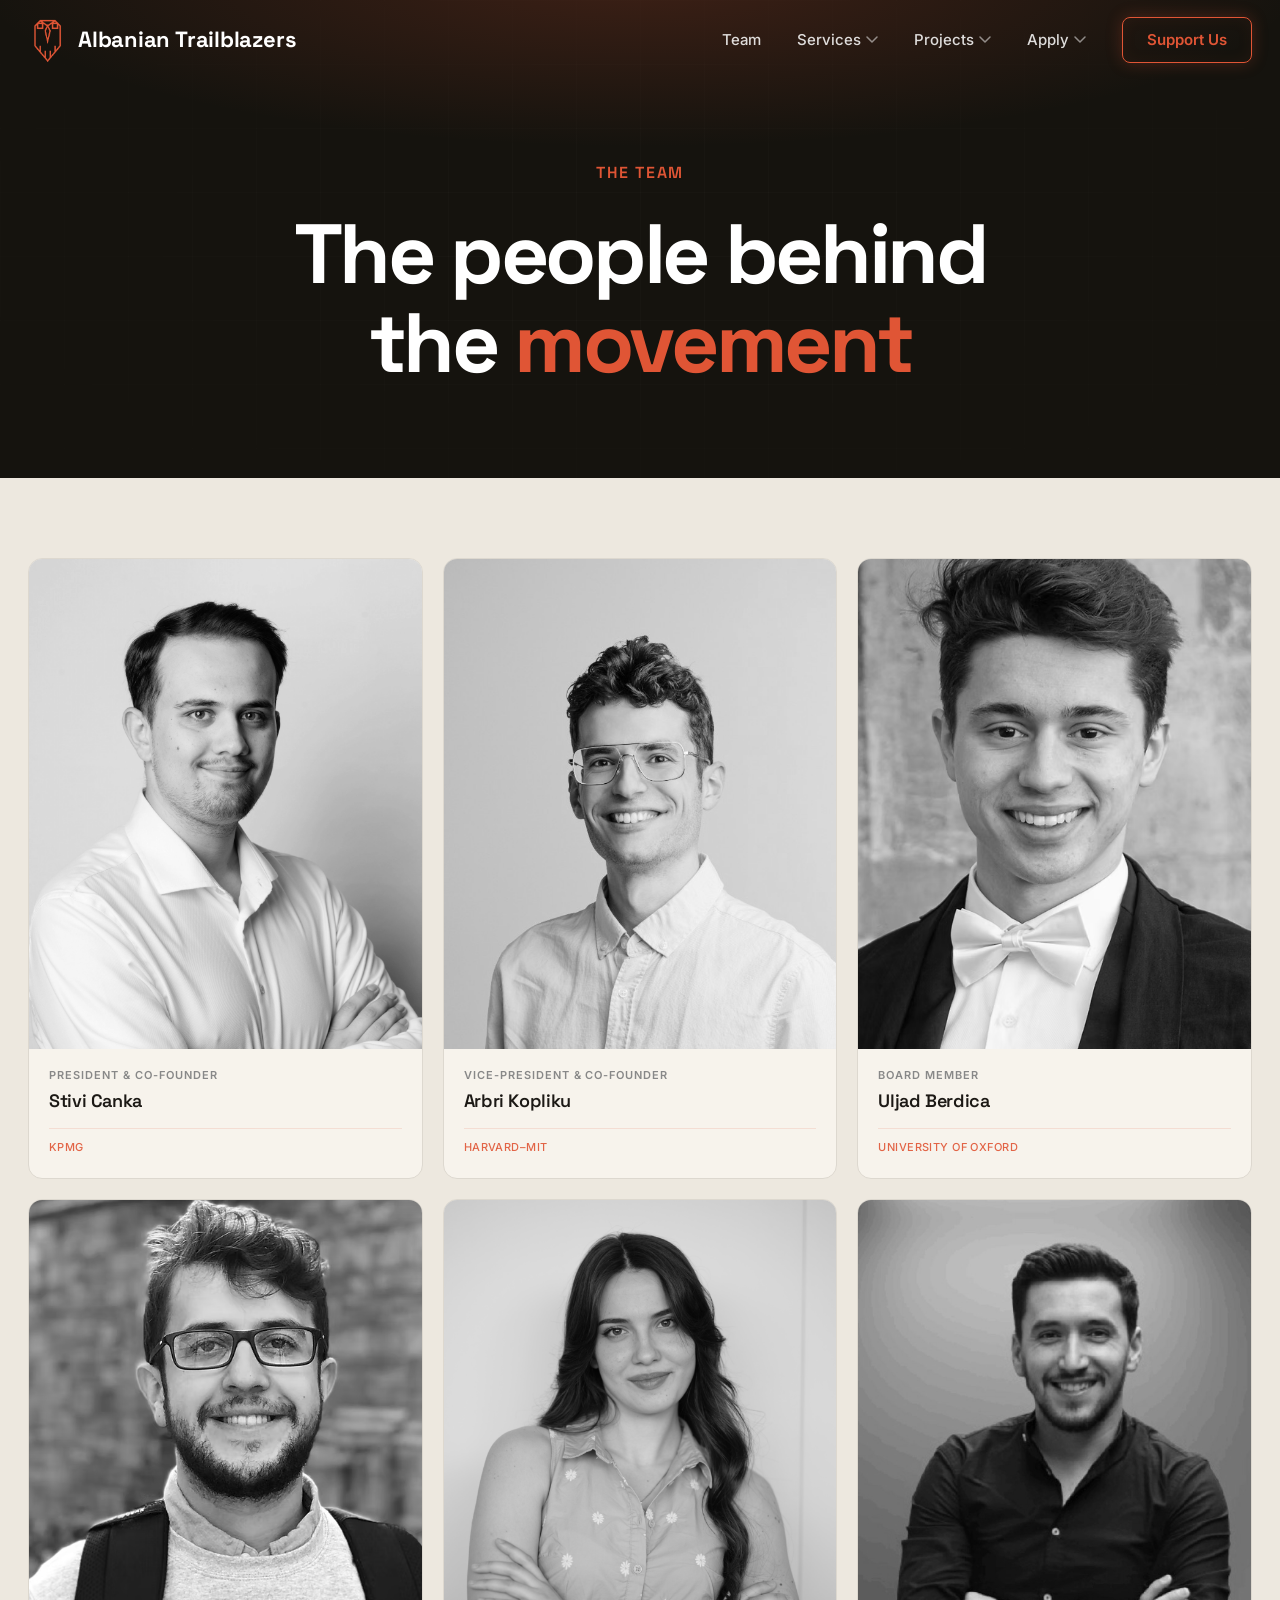
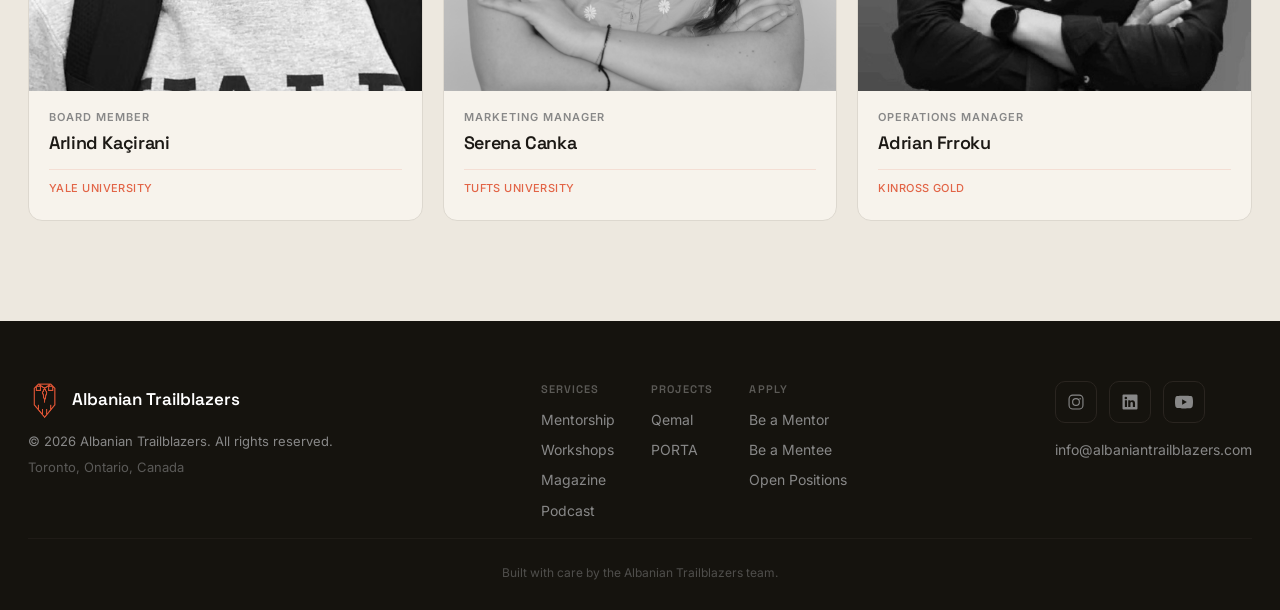
==== commit 8d3d6288: "update page titles & card descriptions" ====
--- a/about.html
+++ b/about.html
@@ -112,7 +112,7 @@
           <div class="team-card__body">
             <span class="team-card__role">President &amp; Co-Founder</span>
             <h3 class="team-card__name">Stivi Canka</h3>
-            <span class="team-card__cred">Stanford University</span>
+            <span class="team-card__cred">KPMG</span>
           </div>
         </a>
 
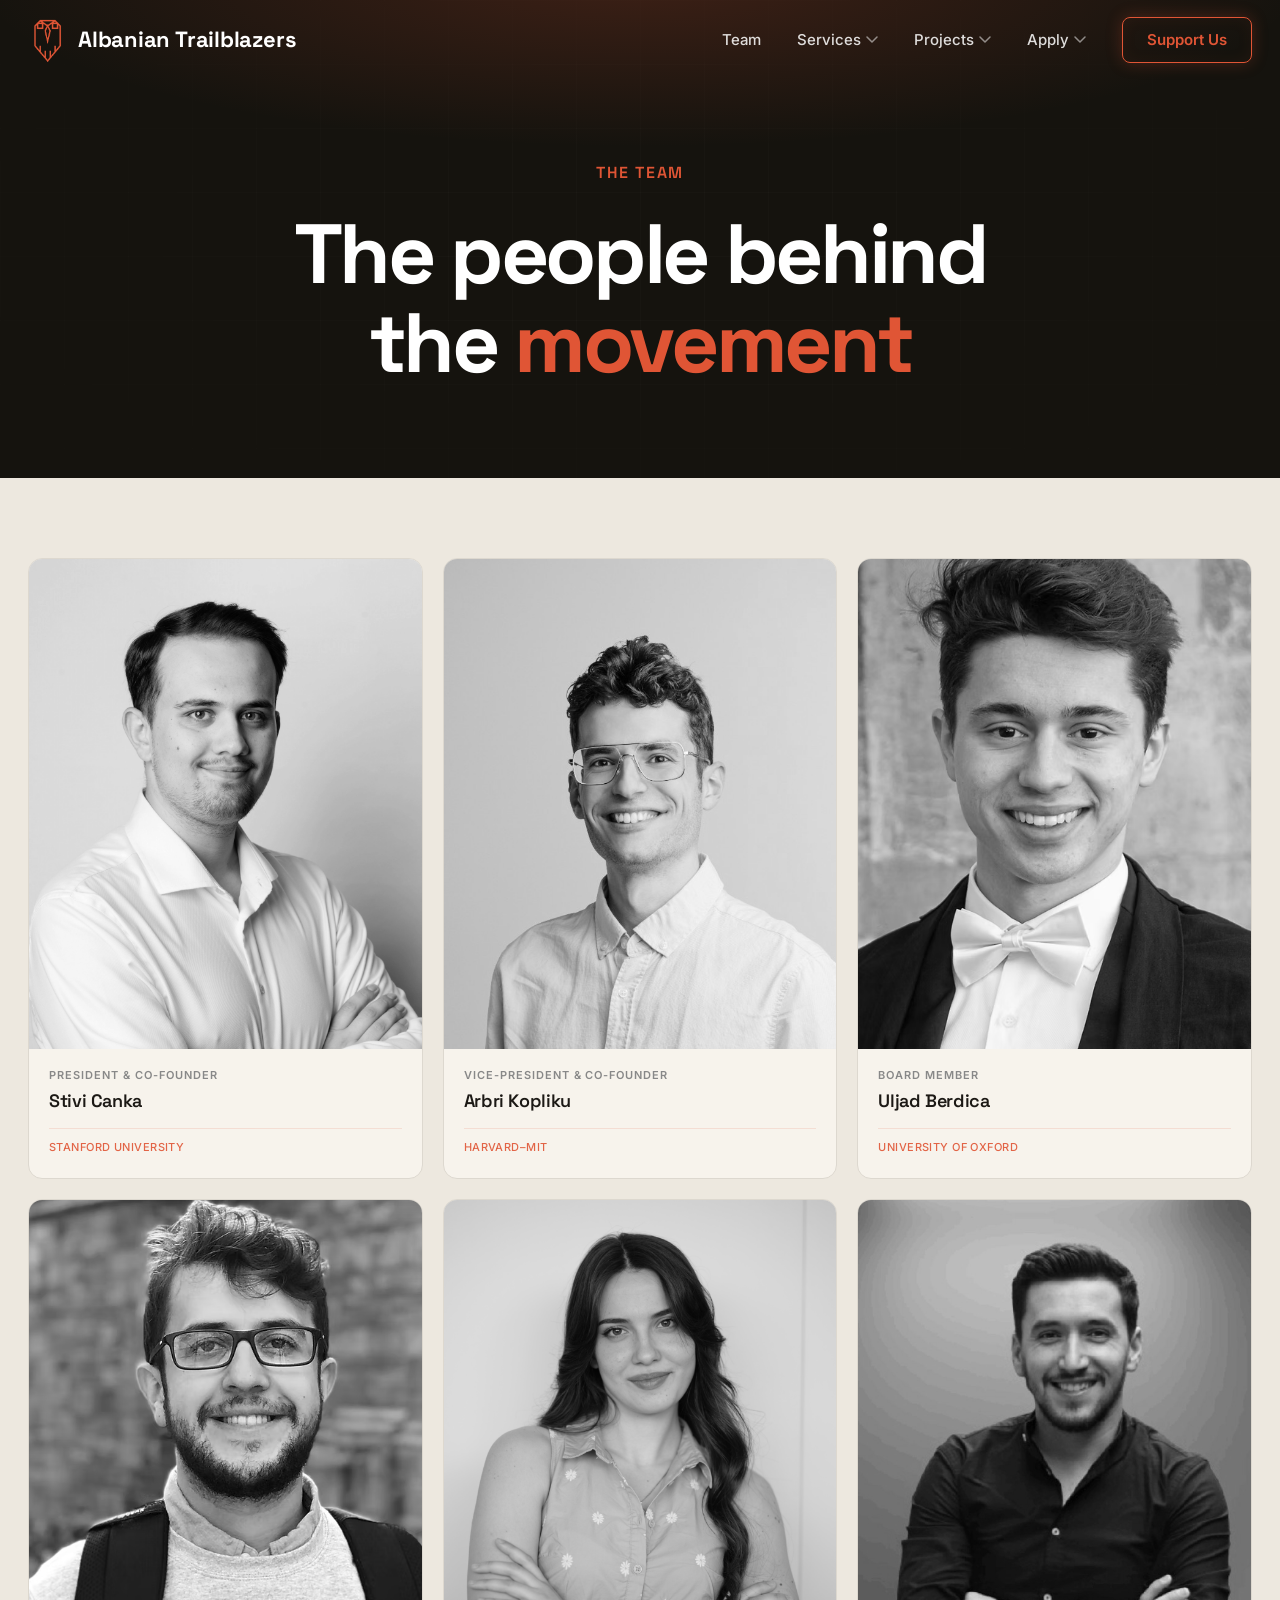
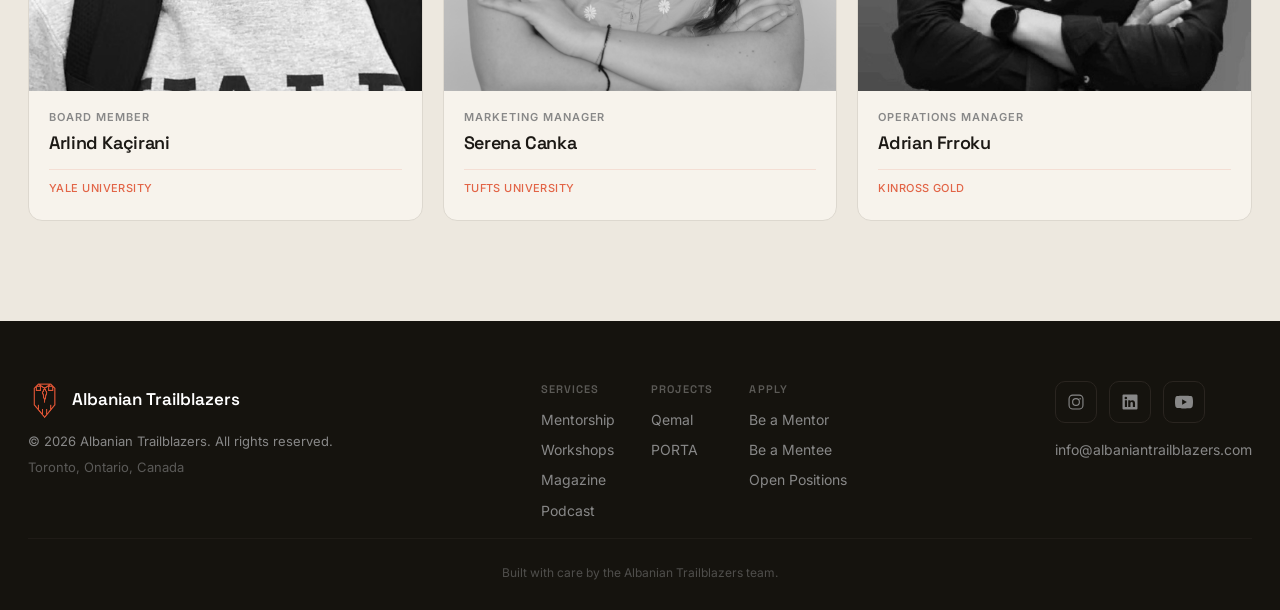
==== commit 8b6544de: "update Stivi Canka credential to Stanford University" ====
--- a/about.html
+++ b/about.html
@@ -9,6 +9,22 @@
   <meta property="og:title" content="Team | Albanian Trailblazers">
   <meta property="og:description" content="The people behind Albanian Trailblazers.">
   <meta property="og:type" content="website">
+  <meta property="og:url" content="https://albaniantrailblazers.com/about.html">
+  <meta property="og:image" content="https://albaniantrailblazers.com/assets/images/logo-black.png">
+
+  <!-- Twitter Card -->
+  <meta name="twitter:card" content="summary_large_image">
+  <meta name="twitter:title" content="Team | Albanian Trailblazers">
+  <meta name="twitter:description" content="The people behind Albanian Trailblazers.">
+  <meta name="twitter:image" content="https://albaniantrailblazers.com/assets/images/logo-black.png">
+
+  <!-- Favicon -->
+  <link rel="icon" href="assets/icons/favicon.svg" type="image/svg+xml">
+  <link rel="apple-touch-icon" href="assets/images/logo-black.png">
+
+  <!-- Canonical & theme -->
+  <link rel="canonical" href="https://albaniantrailblazers.com/about.html">
+  <meta name="theme-color" content="#15130E">
 
   <link rel="preconnect" href="https://fonts.googleapis.com">
   <link rel="preconnect" href="https://fonts.gstatic.com" crossorigin>
@@ -61,32 +77,27 @@
       </button>
     </div>
     <div class="nav__overlay">
-      <a href="about.html" class="nav__overlay-link">Team</a>
-      <div class="nav__overlay-group">
-        <button class="nav__overlay-toggle">Services <svg width="12" height="8" viewBox="0 0 12 8" fill="none" aria-hidden="true"><path d="M1 1l5 5 5-5" stroke="currentColor" stroke-width="1.5" stroke-linecap="round" stroke-linejoin="round"/></svg></button>
-        <div class="nav__overlay-sub">
-          <a href="mentors.html">Mentorship</a>
-          <a href="workshops.html">Workshops</a>
-          <a href="magazine.html">The Magazine</a>
-          <a href="podcast.html">The Podcast</a>
-        </div>
-      </div>
-      <div class="nav__overlay-group">
-        <button class="nav__overlay-toggle">Projects <svg width="12" height="8" viewBox="0 0 12 8" fill="none" aria-hidden="true"><path d="M1 1l5 5 5-5" stroke="currentColor" stroke-width="1.5" stroke-linecap="round" stroke-linejoin="round"/></svg></button>
-        <div class="nav__overlay-sub">
-          <a href="qemal.html">Qemal</a>
-          <a href="porta.html">PORTA</a>
-        </div>
-      </div>
-      <div class="nav__overlay-group">
-        <button class="nav__overlay-toggle">Apply <svg width="12" height="8" viewBox="0 0 12 8" fill="none" aria-hidden="true"><path d="M1 1l5 5 5-5" stroke="currentColor" stroke-width="1.5" stroke-linecap="round" stroke-linejoin="round"/></svg></button>
-        <div class="nav__overlay-sub">
-          <a href="apply-mentor.html">Apply to be a Mentor</a>
-          <a href="apply-mentee.html">Apply to be a Mentee</a>
-          <a href="jobs.html">Open Positions</a>
-        </div>
-      </div>
-      <a href="support.html" class="nav__overlay-link">Support Us</a>
+      <nav class="nav__overlay-inner">
+        <a href="index.html">Home</a>
+        <a href="about.html">Team</a>
+
+        <div class="nav__overlay-label">Services</div>
+        <a href="mentors.html">Mentorship</a>
+        <a href="workshops.html">Workshops</a>
+        <a href="magazine.html">The Magazine</a>
+        <a href="podcast.html">The Podcast</a>
+
+        <div class="nav__overlay-label">Projects</div>
+        <a href="qemal.html">Qemal</a>
+        <a href="porta.html">PORTA</a>
+
+        <div class="nav__overlay-label">Apply</div>
+        <a href="apply-mentor.html">Apply to be a Mentor</a>
+        <a href="apply-mentee.html">Apply to be a Mentee</a>
+        <a href="jobs.html">Open Positions</a>
+
+        <a href="support.html" class="nav__overlay-cta">Support Us</a>
+      </nav>
     </div>
   </nav>
 
@@ -112,7 +123,7 @@
           <div class="team-card__body">
             <span class="team-card__role">President &amp; Co-Founder</span>
             <h3 class="team-card__name">Stivi Canka</h3>
-            <span class="team-card__cred">KPMG</span>
+            <span class="team-card__cred">Stanford University</span>
           </div>
         </a>
 
--- a/css/styles.css
+++ b/css/styles.css
@@ -111,12 +111,10 @@
 .btn--solid-red {
   background: var(--color-red);
   color: var(--color-white);
-  box-shadow: 0 4px 20px var(--color-red-glow);
 }
 
 .btn--solid-red:hover {
   background: #c94a2e;
-  box-shadow: 0 6px 28px var(--color-red-glow);
 }
 
 .btn--ghost-white {
@@ -264,37 +262,30 @@
   transform: rotate(-45deg) translate(5.5px, -5.5px);
 }
 
-/* Mobile overlay */
+/* Mobile overlay — simple flat panel, class-driven via html.menu-open */
 .nav__overlay {
+  display: none;
   position: fixed;
   inset: 0;
   background: var(--color-void);
-  display: flex;
-  flex-direction: column;
-  align-items: center;
-  justify-content: center;
-  gap: 40px;
   z-index: 999;
-  opacity: 0;
-  pointer-events: none;
-  transition: opacity 0.3s;
-}
-
-.nav__overlay.open {
-  opacity: 1;
-  pointer-events: all;
-}
-
-.nav__overlay a {
-  font-family: 'Space Grotesk', sans-serif;
-  font-size: 2rem;
-  font-weight: 500;
-  color: var(--color-white);
-  transition: color 0.2s;
-}
-
-.nav__overlay a:hover {
-  color: var(--color-red);
+  overflow-y: auto;
+  -webkit-overflow-scrolling: touch;
+}
+
+html.menu-open,
+html.menu-open body {
+  overflow: hidden;
+}
+
+html.menu-open .nav__overlay {
+  display: block;
+}
+
+html.menu-open .nav {
+  background: rgba(21, 19, 14, 0.95);
+  backdrop-filter: blur(16px);
+  -webkit-backdrop-filter: blur(16px);
 }
 
 /* ========= DROPDOWN NAV ========= */
@@ -395,81 +386,53 @@
   border-left-color: var(--color-red);
 }
 
-/* Mobile overlay accordion */
-.nav__overlay-link {
-  font-family: 'Space Grotesk', sans-serif;
-  font-size: 2rem;
+/* Mobile overlay inner — flat list of links */
+.nav__overlay-inner {
+  display: flex;
+  flex-direction: column;
+  padding: 104px 32px 56px;
+  max-width: 480px;
+  margin: 0 auto;
+}
+
+.nav__overlay-inner a {
+  font-family: 'Space Grotesk', sans-serif;
+  font-size: 1.5rem;
   font-weight: 500;
   color: var(--color-white);
-  transition: color 0.2s;
-}
-
-.nav__overlay-link:hover {
+  padding: 11px 0;
+  text-decoration: none;
+  transition: color 0.15s;
+}
+
+.nav__overlay-inner a:active {
   color: var(--color-red);
 }
 
-.nav__overlay-group {
-  display: flex;
-  flex-direction: column;
-  align-items: center;
-}
-
-.nav__overlay-toggle {
-  font-family: 'Space Grotesk', sans-serif;
-  font-size: 2rem;
-  font-weight: 500;
-  color: var(--color-white);
-  background: none;
-  border: none;
-  cursor: pointer;
-  transition: color 0.2s;
-  display: inline-flex;
-  align-items: center;
-  gap: 10px;
-}
-
-.nav__overlay-toggle svg {
-  transition: transform 0.2s;
-  opacity: 0.5;
-}
-
-.nav__overlay-toggle:hover,
-.nav__overlay-group.open .nav__overlay-toggle {
-  color: var(--color-red);
-}
-
-.nav__overlay-group.open .nav__overlay-toggle svg {
-  transform: rotate(180deg);
-  opacity: 1;
-}
-
-.nav__overlay-sub {
-  display: flex;
-  flex-direction: column;
-  align-items: center;
-  gap: 8px;
-  max-height: 0;
-  overflow: hidden;
-  opacity: 0;
-  transition: max-height 0.35s ease, opacity 0.3s ease, padding 0.3s ease;
-}
-
-.nav__overlay-group.open .nav__overlay-sub {
-  max-height: 400px;
-  opacity: 1;
-  padding: 12px 0;
-}
-
-.nav__overlay-sub a {
-  font-family: 'Inter', sans-serif;
-  font-size: 1.125rem;
-  font-weight: 400;
-  color: rgba(255,255,255,0.55);
-  transition: color 0.2s;
-}
-
-.nav__overlay-sub a:hover {
-  color: var(--color-white);
+.nav__overlay-label {
+  font-family: 'Space Grotesk', sans-serif;
+  font-size: 0.6875rem;
+  font-weight: 700;
+  text-transform: uppercase;
+  letter-spacing: 0.16em;
+  color: rgba(255,255,255,0.35);
+  margin-top: 28px;
+  margin-bottom: 2px;
+}
+
+.nav__overlay-cta {
+  margin-top: 36px;
+  align-self: flex-start;
+  border: 1px solid var(--color-red);
+  border-radius: 100px;
+  padding: 12px 28px !important;
+  font-size: 1rem !important;
+  color: var(--color-red) !important;
+}
+
+.nav__overlay-cta:active {
+  background: var(--color-red);
+  color: var(--color-white) !important;
 }
 
 /* ========= HERO ANIMATIONS ========= */
@@ -662,6 +625,18 @@
 }
 
 
+@media (max-width: 768px) {
+  .network {
+    padding: 48px 0;
+  }
+  .network__cluster {
+    gap: 5px 20px;
+  }
+  .network__name {
+    font-size: 0.875rem;
+  }
+}
+
 /* ========= MISSION ========= */
 .mission {
   position: relative;
@@ -1239,6 +1214,53 @@
   opacity: 0.75;
 }
 
+/* ========= NOT-LIVE DIALOG ========= */
+.app-dialog {
+  position: fixed;
+  top: 50%;
+  left: 50%;
+  transform: translate(-50%, -50%);
+  margin: 0;
+  border: none;
+  border-radius: 16px;
+  padding: 0;
+  max-width: 380px;
+  width: calc(100% - 48px);
+  background: var(--color-cream);
+  box-shadow: 0 24px 80px rgba(0,0,0,0.25);
+}
+
+.app-dialog::backdrop {
+  background: rgba(21,19,14,0.72);
+  backdrop-filter: blur(4px);
+  -webkit-backdrop-filter: blur(4px);
+}
+
+.app-dialog__inner {
+  padding: 40px 36px;
+  text-align: center;
+}
+
+.app-dialog__title {
+  font-family: 'Space Grotesk', sans-serif;
+  font-size: 1.375rem;
+  font-weight: 700;
+  color: var(--color-text-dark);
+  letter-spacing: -0.02em;
+  margin-bottom: 12px;
+}
+
+.app-dialog__text {
+  font-size: 0.9375rem;
+  color: var(--color-text-muted);
+  line-height: 1.65;
+  margin-bottom: 28px;
+}
+
+.app-dialog__close {
+  width: 100%;
+}
+
 /* ========= FOOTER ========= */
 .footer {
   background: var(--color-void);
